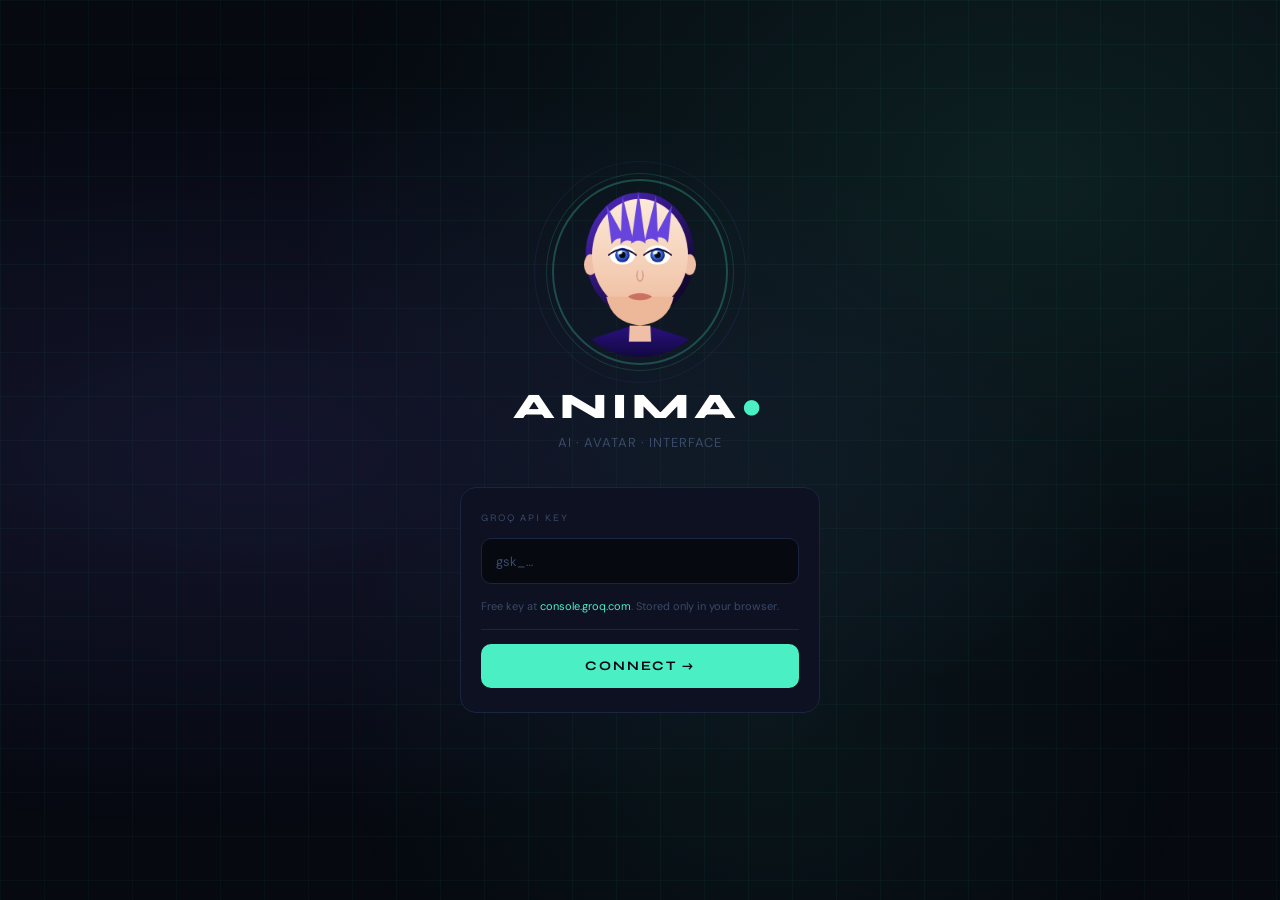
==== app.html @ ca9d6787 "Add initial HTML structure for ANIMA app" ====
<!DOCTYPE html>
<html lang="en">
<head>
  <meta charset="UTF-8"/>
  <meta name="viewport" content="width=device-width, initial-scale=1.0"/>
  <title>ANIMA — Connect</title>
  <link href="https://fonts.googleapis.com/css2?family=Syne:wght@400;700;800&family=DM+Sans:wght@300;400&display=swap" rel="stylesheet"/>
  <style>
    *, *::before, *::after { box-sizing: border-box; margin: 0; padding: 0; }

    :root {
      --bg: #060910;
      --surface: #0d1122;
      --border: #1a2540;
      --accent: #4af0c4;
      --accent2: #7b6fff;
      --text: #c8d8f0;
      --muted: #3a4a68;
    }

    html, body {
      height: 100%; width: 100%;
      background: var(--bg);
      color: var(--text);
      font-family: 'DM Sans', sans-serif;
      overflow: hidden;
    }

    /* animated mesh background */
    .mesh {
      position: fixed; inset: 0; z-index: 0;
      background:
        radial-gradient(ellipse at 20% 50%, rgba(123,111,255,0.12) 0%, transparent 60%),
        radial-gradient(ellipse at 80% 20%, rgba(74,240,196,0.10) 0%, transparent 50%),
        radial-gradient(ellipse at 60% 80%, rgba(74,240,196,0.06) 0%, transparent 40%);
      animation: meshMove 12s ease-in-out infinite alternate;
    }
    @keyframes meshMove {
      0%   { filter: hue-rotate(0deg); }
      100% { filter: hue-rotate(25deg); }
    }

    .grid {
      position: fixed; inset: 0; z-index: 0;
      background-image:
        linear-gradient(rgba(74,240,196,0.035) 1px, transparent 1px),
        linear-gradient(90deg, rgba(74,240,196,0.035) 1px, transparent 1px);
      background-size: 44px 44px;
    }

    /* page layout */
    .page {
      position: relative; z-index: 10;
      height: 100vh;
      display: flex;
      flex-direction: column;
      align-items: center;
      justify-content: center;
      padding: 32px 24px;
      gap: 0;
    }

    /* avatar preview */
    .avatar-preview {
      position: relative;
      margin-bottom: 28px;
    }
    .avatar-preview canvas {
      display: block;
      width: 160px;
      height: 170px;
      border-radius: 50%;
      outline: 2px solid rgba(74,240,196,0.25);
      outline-offset: 6px;
    }
    .avatar-ring {
      position: absolute;
      inset: -14px;
      border-radius: 50%;
      border: 1px solid rgba(74,240,196,0.15);
      animation: ringPulse 3s ease-in-out infinite;
    }
    .avatar-ring2 {
      position: absolute;
      inset: -26px;
      border-radius: 50%;
      border: 1px solid rgba(123,111,255,0.1);
      animation: ringPulse 3s ease-in-out infinite 1s;
    }
    @keyframes ringPulse {
      0%, 100% { opacity: 0.4; transform: scale(1); }
      50% { opacity: 1; transform: scale(1.04); }
    }

    /* text */
    .brand {
      font-family: 'Syne', sans-serif;
      font-size: 36px;
      font-weight: 800;
      letter-spacing: 0.14em;
      color: #fff;
      margin-bottom: 6px;
    }
    .brand span { color: var(--accent); }

    .tagline {
      font-size: 13px;
      color: var(--muted);
      letter-spacing: 0.08em;
      margin-bottom: 36px;
      text-align: center;
    }

    /* card */
    .card {
      width: 100%;
      max-width: 360px;
      background: var(--surface);
      border: 1px solid var(--border);
      border-radius: 16px;
      padding: 24px 20px;
      display: flex;
      flex-direction: column;
      gap: 14px;
    }

    .card-label {
      font-family: 'Syne', sans-serif;
      font-size: 10px;
      letter-spacing: 0.2em;
      color: var(--muted);
    }

    input[type="password"] {
      width: 100%;
      background: var(--bg);
      border: 1px solid var(--border);
      border-radius: 10px;
      padding: 13px 14px;
      color: var(--text);
      font-family: 'DM Sans', sans-serif;
      font-size: 14px;
      outline: none;
      transition: border-color 0.2s, box-shadow 0.2s;
      letter-spacing: 0.04em;
    }
    input:focus {
      border-color: var(--accent);
      box-shadow: 0 0 0 3px rgba(74,240,196,0.08);
    }
    input::placeholder { color: var(--muted); font-size: 13px; letter-spacing: 0; }
    input.error { border-color: #ff6b6b; }

    .hint {
      font-size: 11px;
      color: var(--muted);
      line-height: 1.5;
    }
    .hint a { color: var(--accent); text-decoration: none; }

    .connect-btn {
      width: 100%;
      padding: 14px;
      background: var(--accent);
      border: none;
      border-radius: 10px;
      color: #060910;
      font-family: 'Syne', sans-serif;
      font-size: 13px;
      font-weight: 700;
      letter-spacing: 0.15em;
      cursor: pointer;
      transition: all 0.2s;
    }
    .connect-btn:hover { background: #2de0aa; box-shadow: 0 0 24px rgba(74,240,196,0.35); }
    .connect-btn:active { transform: scale(0.98); }

    .error-msg {
      font-size: 12px;
      color: #ff6b6b;
      text-align: center;
      display: none;
    }

    .divider {
      height: 1px;
      background: var(--border);
    }
  </style>
</head>
<body>

<div class="mesh"></div>
<div class="grid"></div>

<div class="page">

  <div class="avatar-preview">
    <div class="avatar-ring2"></div>
    <div class="avatar-ring"></div>
    <canvas id="previewCanvas" width="200" height="212"></canvas>
  </div>

  <div class="brand">ANIMA<span>●</span></div>
  <p class="tagline">AI · AVATAR · INTERFACE</p>

  <div class="card">
    <span class="card-label">GROQ API KEY</span>
    <input type="password" id="keyInput" placeholder="gsk_…" autocomplete="off" autocorrect="off" spellcheck="false"/>
    <p class="hint">
      Free key at <a href="https://console.groq.com" target="_blank">console.groq.com</a>.
      Stored only in your browser.
    </p>
    <div class="divider"></div>
    <p class="error-msg" id="errMsg">Invalid key format. Must start with gsk_</p>
    <button class="connect-btn" onclick="connect()">CONNECT →</button>
  </div>

</div>

<script>
// ── Tiny preview avatar (idle only) ──
const pc = document.getElementById('previewCanvas');
const pctx = pc.getContext('2d');
const PW = pc.width, PH = pc.height;
let pt = 0;

function drawPreview() {
  pctx.clearRect(0, 0, PW, PH);
  const cx = PW / 2, cy = PH / 2 - 15 + Math.sin(pt * 0.018) * 2;

  // Body
  const bg = pctx.createLinearGradient(cx, cy+80, cx, cy+120);
  bg.addColorStop(0, '#2a1280'); bg.addColorStop(1, '#130840');
  pctx.fillStyle = bg;
  pctx.beginPath();
  pctx.moveTo(cx-16, cy+82);
  pctx.bezierCurveTo(cx-55,cy+95,cx-100,cy+108,cx-110,cy+120);
  pctx.lineTo(cx+110,cy+120); 
  pctx.bezierCurveTo(cx+100,cy+108,cx+55,cy+95,cx+16,cy+82);
  pctx.closePath(); pctx.fill();

  // Neck
  pctx.fillStyle='#f0bfa8';
  pctx.beginPath(); pctx.moveTo(cx-13,cy+80); pctx.lineTo(cx-14,cy+100);
  pctx.lineTo(cx+14,cy+100); pctx.lineTo(cx+13,cy+80); pctx.closePath(); pctx.fill();

  // Hair back
  const hg = pctx.createLinearGradient(cx-70,cy-90,cx+40,cy+40);
  hg.addColorStop(0,'#5533cc'); hg.addColorStop(0.4,'#3a1a90'); hg.addColorStop(1,'#120830');
  pctx.fillStyle=hg;
  pctx.beginPath(); pctx.ellipse(cx,cy-8,68,78,0,0,Math.PI*2); pctx.fill();

  // Ears
  pctx.fillStyle='#f0bfa8';
  [-62,62].forEach(dx => {
    pctx.beginPath(); pctx.ellipse(cx+dx,cy+4,8,13,0,0,Math.PI*2); pctx.fill();
  });

  // Face
  const fg = pctx.createLinearGradient(cx,cy-72,cx,cy+80);
  fg.addColorStop(0,'#fce8d8'); fg.addColorStop(0.5,'#f5d0b8'); fg.addColorStop(1,'#ecb898');
  pctx.fillStyle=fg;
  pctx.beginPath(); pctx.ellipse(cx,cy-8,60,70,0,0,Math.PI*2); pctx.fill();
  pctx.beginPath();
  pctx.moveTo(cx-42,cy+44); pctx.quadraticCurveTo(cx-36,cy+76,cx,cy+80);
  pctx.quadraticCurveTo(cx+36,cy+76,cx+42,cy+44);
  pctx.fillStyle='#edb89a'; pctx.fill();

  // Eyes (simple, with blink)
  const blinkY = Math.abs(Math.sin(pt * 0.04)) > 0.97 ? 1 : 0;
  [cx-22,cx+22].forEach(ex => {
    const ey = cy - 8;
    pctx.save();
    pctx.beginPath(); pctx.ellipse(ex,ey,16,12*(1-blinkY*0.9),0,0,Math.PI*2); pctx.clip();
    pctx.fillStyle='#fff'; pctx.fillRect(ex-16,ey-12,32,24);
    const ig = pctx.createRadialGradient(ex-2,ey-3,1,ex,ey,10);
    ig.addColorStop(0,'#c0eeff'); ig.addColorStop(0.35,'#5090ff');
    ig.addColorStop(0.75,'#1a3aaa'); ig.addColorStop(1,'#070f30');
    pctx.fillStyle=ig; pctx.beginPath(); pctx.arc(ex,ey,9,0,Math.PI*2); pctx.fill();
    pctx.fillStyle='#040810'; pctx.beginPath(); pctx.arc(ex,ey,4,0,Math.PI*2); pctx.fill();
    pctx.fillStyle='rgba(255,255,255,0.9)'; pctx.beginPath(); pctx.ellipse(ex-3,ey-3,3,2,-.4,0,Math.PI*2); pctx.fill();
    pctx.restore();
    // eyeliner
    pctx.strokeStyle='#18082a'; pctx.lineWidth=2; pctx.lineCap='round';
    pctx.beginPath(); pctx.moveTo(ex-17,ey); pctx.quadraticCurveTo(ex,ey-14,ex+17,ey); pctx.stroke();
  });

  // Eyebrows
  pctx.strokeStyle='#28086a'; pctx.lineWidth=2.5; pctx.lineCap='round';
  [[cx-22,-1],[cx+22,1]].forEach(([ex,d]) => {
    pctx.beginPath(); pctx.moveTo(ex-12,cy-30); pctx.quadraticCurveTo(ex,cy-36,ex+12,cy-28); pctx.stroke();
  });

  // Nose
  pctx.strokeStyle='#c8907a'; pctx.lineWidth=1.2;
  pctx.beginPath(); pctx.moveTo(cx-3,cy+12); pctx.quadraticCurveTo(cx-6,cy+22,cx,cy+25);
  pctx.quadraticCurveTo(cx+6,cy+22,cx+3,cy+12); pctx.stroke();

  // Mouth (slight smile)
  pctx.fillStyle='#cc7060';
  pctx.beginPath();
  pctx.moveTo(cx-15,cy+44); pctx.bezierCurveTo(cx-7,cy+38,cx+7,cy+38,cx+15,cy+44);
  pctx.bezierCurveTo(cx+7,cy+50,cx-7,cy+50,cx-15,cy+44); pctx.closePath(); pctx.fill();

  // Spiky hair front
  const sg = pctx.createLinearGradient(cx-40,cy-100,cx+30,cy-50);
  sg.addColorStop(0,'#6644dd'); sg.addColorStop(1,'#2a1270');
  pctx.fillStyle=sg;
  [{ox:-42,oy:-70,w:18,h:48,a:-.32},{ox:-22,oy:-82,w:17,h:60,a:-.1},
   {ox:-2,oy:-88,w:18,h:66,a:0},{ox:20,oy:-82,w:17,h:58,a:.1},{ox:40,oy:-70,w:18,h:46,a:.3}
  ].forEach(s=>{
    pctx.save(); pctx.translate(cx+s.ox,cy+s.oy); pctx.rotate(s.a);
    pctx.beginPath(); pctx.moveTo(0,0); pctx.lineTo(-s.w/2,s.h); pctx.quadraticCurveTo(0,s.h-8,s.w/2,s.h); pctx.closePath(); pctx.fill();
    pctx.restore();
  });

  pt++;
  requestAnimationFrame(drawPreview);
}
drawPreview();

// ── Key validation ──
function connect() {
  const key = document.getElementById('keyInput').value.trim();
  const inp = document.getElementById('keyInput');
  const err = document.getElementById('errMsg');

  if (!key.startsWith('gsk_') || key.length < 20) {
    inp.classList.add('error');
    err.style.display = 'block';
    return;
  }
  inp.classList.remove('error');
  err.style.display = 'none';
  localStorage.setItem('anima_groq_key', key);
  window.location.href = 'app.html';
}

document.getElementById('keyInput').addEventListener('keydown', e => {
  if (e.key === 'Enter') connect();
});

// If key already set, go straight to app
if (localStorage.getItem('anima_groq_key')) {
  window.location.href = 'app.html';
}
</script>
</body>
</html>
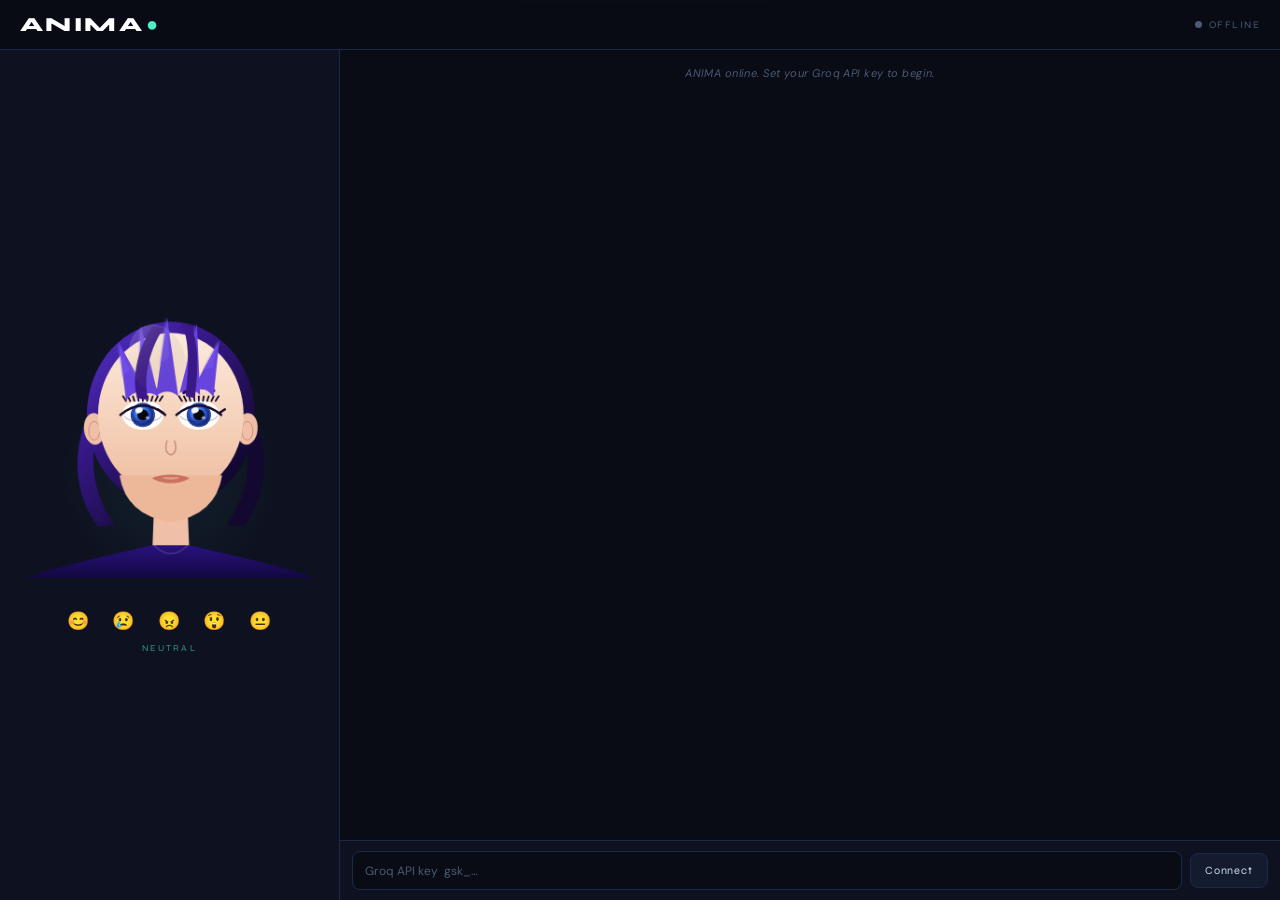
==== commit 34469c88: "Add files via upload" ====
--- a/app.html
+++ b/app.html
@@ -3,7 +3,7 @@
 <head>
   <meta charset="UTF-8"/>
   <meta name="viewport" content="width=device-width, initial-scale=1.0"/>
-  <title>ANIMA — Connect</title>
+  <title>ANIMA — Chat</title>
   <link href="https://fonts.googleapis.com/css2?family=Syne:wght@400;700;800&family=DM+Sans:wght@300;400&display=swap" rel="stylesheet"/>
   <style>
     *, *::before, *::after { box-sizing: border-box; margin: 0; padding: 0; }
@@ -11,340 +11,267 @@
     :root {
       --bg: #060910;
       --surface: #0d1122;
+      --surface2: #121828;
       --border: #1a2540;
       --accent: #4af0c4;
       --accent2: #7b6fff;
       --text: #c8d8f0;
       --muted: #3a4a68;
+      --font-d: 'Syne', sans-serif;
+      --font-b: 'DM Sans', sans-serif;
     }
 
     html, body {
       height: 100%; width: 100%;
       background: var(--bg);
       color: var(--text);
-      font-family: 'DM Sans', sans-serif;
+      font-family: var(--font-b);
+      font-size: 14px;
       overflow: hidden;
-    }
-
-    /* animated mesh background */
-    .mesh {
-      position: fixed; inset: 0; z-index: 0;
-      background:
-        radial-gradient(ellipse at 20% 50%, rgba(123,111,255,0.12) 0%, transparent 60%),
-        radial-gradient(ellipse at 80% 20%, rgba(74,240,196,0.10) 0%, transparent 50%),
-        radial-gradient(ellipse at 60% 80%, rgba(74,240,196,0.06) 0%, transparent 40%);
-      animation: meshMove 12s ease-in-out infinite alternate;
-    }
-    @keyframes meshMove {
-      0%   { filter: hue-rotate(0deg); }
-      100% { filter: hue-rotate(25deg); }
     }
 
     .grid {
       position: fixed; inset: 0; z-index: 0;
       background-image:
-        linear-gradient(rgba(74,240,196,0.035) 1px, transparent 1px),
-        linear-gradient(90deg, rgba(74,240,196,0.035) 1px, transparent 1px);
+        linear-gradient(rgba(74,240,196,0.03) 1px, transparent 1px),
+        linear-gradient(90deg, rgba(74,240,196,0.03) 1px, transparent 1px);
       background-size: 44px 44px;
-    }
-
-    /* page layout */
-    .page {
+      pointer-events: none;
+    }
+
+    /* ── HEADER ── */
+    header {
+      position: relative; z-index: 20;
+      display: flex; align-items: center; justify-content: space-between;
+      height: 48px; padding: 0 16px;
+      background: rgba(6,9,16,0.96);
+      border-bottom: 1px solid var(--border);
+      backdrop-filter: blur(10px);
+      flex-shrink: 0;
+    }
+    .logo { font-family: var(--font-d); font-size: 18px; font-weight: 800; letter-spacing: .14em; color:#fff; }
+    .logo span { color: var(--accent); }
+
+    .header-right { display: flex; align-items: center; gap: 10px; }
+
+    .status {
+      display: flex; align-items: center; gap: 6px;
+      font-family: var(--font-d); font-size: 9px; letter-spacing: .18em; color: var(--muted);
+    }
+    .sdot {
+      width: 6px; height: 6px; border-radius: 50%; background: var(--muted);
+      transition: background .4s, box-shadow .4s;
+    }
+    .sdot.online  { background: var(--accent); box-shadow: 0 0 7px var(--accent); }
+    .sdot.thinking { background: var(--accent2); box-shadow: 0 0 7px var(--accent2); animation: blink .5s infinite; }
+    @keyframes blink { 50% { opacity:.15; } }
+    @keyframes pulse { 0%,100%{opacity:1;} 50%{opacity:.2;} }
+    .logo span { animation: pulse 2s ease-in-out infinite; }
+
+    .disconnect-btn {
+      font-family: var(--font-d); font-size: 9px; letter-spacing: .12em;
+      color: var(--muted); background: none; border: 1px solid var(--border);
+      border-radius: 6px; padding: 4px 9px; cursor: pointer; transition: all .2s;
+    }
+    .disconnect-btn:hover { color: #ff6b6b; border-color: #ff6b6b; }
+
+    /* ── APP BODY ── */
+    .app {
       position: relative; z-index: 10;
-      height: 100vh;
-      display: flex;
-      flex-direction: column;
-      align-items: center;
-      justify-content: center;
-      padding: 32px 24px;
-      gap: 0;
-    }
-
-    /* avatar preview */
-    .avatar-preview {
+      display: flex; flex-direction: column;
+      height: calc(100dvh - 48px);
+    }
+
+    /* ── AVATAR PANEL ── */
+    .avatar-panel {
+      flex-shrink: 0;
+      display: flex; flex-direction: column; align-items: center;
+      background: var(--surface);
+      border-bottom: 1px solid var(--border);
+      padding: 12px 0 8px;
+      gap: 6px;
       position: relative;
-      margin-bottom: 28px;
-    }
-    .avatar-preview canvas {
+      overflow: hidden;
+    }
+
+    .avatar-glow {
+      position: absolute; inset: 0;
+      background: radial-gradient(ellipse at 50% 60%, rgba(74,240,196,0.07) 0%, transparent 65%);
+      pointer-events: none;
+      animation: glowPulse 4s ease-in-out infinite;
+    }
+    @keyframes glowPulse { 0%,100%{opacity:.7;} 50%{opacity:1;} }
+
+    #avatarCanvas {
       display: block;
-      width: 160px;
-      height: 170px;
-      border-radius: 50%;
-      outline: 2px solid rgba(74,240,196,0.25);
-      outline-offset: 6px;
-    }
-    .avatar-ring {
-      position: absolute;
-      inset: -14px;
-      border-radius: 50%;
-      border: 1px solid rgba(74,240,196,0.15);
-      animation: ringPulse 3s ease-in-out infinite;
-    }
-    .avatar-ring2 {
-      position: absolute;
-      inset: -26px;
-      border-radius: 50%;
-      border: 1px solid rgba(123,111,255,0.1);
-      animation: ringPulse 3s ease-in-out infinite 1s;
-    }
-    @keyframes ringPulse {
-      0%, 100% { opacity: 0.4; transform: scale(1); }
-      50% { opacity: 1; transform: scale(1.04); }
-    }
-
-    /* text */
-    .brand {
-      font-family: 'Syne', sans-serif;
-      font-size: 36px;
-      font-weight: 800;
-      letter-spacing: 0.14em;
-      color: #fff;
-      margin-bottom: 6px;
-    }
-    .brand span { color: var(--accent); }
-
-    .tagline {
-      font-size: 13px;
-      color: var(--muted);
-      letter-spacing: 0.08em;
-      margin-bottom: 36px;
-      text-align: center;
-    }
-
-    /* card */
-    .card {
-      width: 100%;
-      max-width: 360px;
+      width: 180px; height: 192px;
+      position: relative; z-index: 2;
+    }
+
+    .expr-strip {
+      display: flex; gap: 2px; z-index: 3;
+    }
+    .expr-btn {
+      font-size: 20px; padding: 5px 7px;
+      background: none; border: 1px solid transparent;
+      border-radius: 8px; cursor: pointer;
+      transition: transform .15s, background .15s;
+      line-height: 1;
+    }
+    .expr-btn:active { transform: scale(1.3); background: var(--surface2); border-color: var(--border); }
+
+    .expr-label {
+      font-family: var(--font-d); font-size: 8px; letter-spacing: .25em;
+      color: var(--accent); opacity: .55; z-index: 3;
+    }
+
+    /* ── CHAT ── */
+    .chat-panel {
+      display: flex; flex-direction: column;
+      flex: 1; min-height: 0;
+      background: var(--bg);
+    }
+
+    .chat-history {
+      flex: 1; overflow-y: auto;
+      padding: 14px 14px 6px;
+      display: flex; flex-direction: column; gap: 10px;
+      -webkit-overflow-scrolling: touch;
+      scrollbar-width: thin; scrollbar-color: var(--border) transparent;
+    }
+
+    .msg { display: flex; flex-direction: column; gap: 3px; animation: fadeUp .22s ease; }
+    @keyframes fadeUp { from{opacity:0;transform:translateY(5px);} to{opacity:1;transform:translateY(0);} }
+
+    .bubble {
+      padding: 9px 13px; border-radius: 12px;
+      line-height: 1.55; max-width: 86%; font-size: 13px;
+    }
+
+    .msg.user  { align-items: flex-end; }
+    .msg.user .bubble  { background: var(--surface2); border: 1px solid var(--border); border-bottom-right-radius: 3px; }
+
+    .msg.ai    { align-items: flex-start; }
+    .msg.ai .bubble {
+      background: linear-gradient(135deg, rgba(74,240,196,0.09), rgba(123,111,255,0.07));
+      border: 1px solid rgba(74,240,196,0.2);
+      border-bottom-left-radius: 3px; color: #e8f4ff;
+    }
+
+    .msg.sys { align-items: center; }
+    .msg.sys span { font-size: 11px; color: var(--muted); font-style: italic; text-align: center; }
+
+    .mlabel { font-family: var(--font-d); font-size: 9px; letter-spacing: .18em; color: var(--muted); padding: 0 4px; }
+
+    /* thinking dots */
+    .dots span { display:inline-block; animation: dot 1.2s infinite; font-size:18px; }
+    .dots span:nth-child(2){animation-delay:.2s;} .dots span:nth-child(3){animation-delay:.4s;}
+    @keyframes dot{0%,80%,100%{opacity:.2;transform:translateY(0);}40%{opacity:1;transform:translateY(-4px);}}
+
+    /* ── INPUT BAR ── */
+    .input-bar {
+      display: flex; align-items: center; gap: 7px;
+      padding: 9px 12px;
+      border-top: 1px solid var(--border);
       background: var(--surface);
-      border: 1px solid var(--border);
-      border-radius: 16px;
-      padding: 24px 20px;
-      display: flex;
-      flex-direction: column;
-      gap: 14px;
-    }
-
-    .card-label {
-      font-family: 'Syne', sans-serif;
-      font-size: 10px;
-      letter-spacing: 0.2em;
-      color: var(--muted);
-    }
-
-    input[type="password"] {
-      width: 100%;
-      background: var(--bg);
-      border: 1px solid var(--border);
-      border-radius: 10px;
-      padding: 13px 14px;
-      color: var(--text);
-      font-family: 'DM Sans', sans-serif;
-      font-size: 14px;
-      outline: none;
-      transition: border-color 0.2s, box-shadow 0.2s;
-      letter-spacing: 0.04em;
-    }
-    input:focus {
-      border-color: var(--accent);
-      box-shadow: 0 0 0 3px rgba(74,240,196,0.08);
-    }
-    input::placeholder { color: var(--muted); font-size: 13px; letter-spacing: 0; }
-    input.error { border-color: #ff6b6b; }
-
-    .hint {
-      font-size: 11px;
-      color: var(--muted);
-      line-height: 1.5;
-    }
-    .hint a { color: var(--accent); text-decoration: none; }
-
-    .connect-btn {
-      width: 100%;
-      padding: 14px;
-      background: var(--accent);
-      border: none;
-      border-radius: 10px;
-      color: #060910;
-      font-family: 'Syne', sans-serif;
-      font-size: 13px;
-      font-weight: 700;
-      letter-spacing: 0.15em;
-      cursor: pointer;
-      transition: all 0.2s;
-    }
-    .connect-btn:hover { background: #2de0aa; box-shadow: 0 0 24px rgba(74,240,196,0.35); }
-    .connect-btn:active { transform: scale(0.98); }
-
-    .error-msg {
-      font-size: 12px;
-      color: #ff6b6b;
-      text-align: center;
-      display: none;
-    }
-
-    .divider {
-      height: 1px;
-      background: var(--border);
+      flex-shrink: 0;
+    }
+
+    input[type="text"] {
+      flex: 1; min-width: 0;
+      background: var(--bg); border: 1px solid var(--border);
+      border-radius: 10px; padding: 10px 12px;
+      color: var(--text); font-family: var(--font-b); font-size: 13px;
+      outline: none; transition: border-color .2s;
+    }
+    input:focus { border-color: var(--accent); }
+    input::placeholder { color: var(--muted); }
+
+    .send-btn {
+      background: var(--accent); border: none; border-radius: 10px;
+      color: #060910; font-size: 16px; font-weight: 700;
+      width: 42px; height: 42px; cursor: pointer; flex-shrink: 0;
+      display: flex; align-items: center; justify-content: center;
+      transition: all .2s;
+    }
+    .send-btn:active { background: #2de0aa; transform: scale(.96); }
+    .send-btn:disabled { opacity: .4; cursor: default; }
+
+    .mute-btn {
+      background: none; border: 1px solid var(--border); border-radius: 10px;
+      font-size: 16px; width: 42px; height: 42px; cursor: pointer; flex-shrink: 0;
+      display: flex; align-items: center; justify-content: center;
+      transition: border-color .2s;
+    }
+    .mute-btn:hover { border-color: var(--accent); }
+
+    /* ── DESKTOP ── */
+    @media (min-width: 700px) {
+      .app { flex-direction: row; }
+      .avatar-panel {
+        width: 300px; flex-shrink: 0;
+        border-bottom: none; border-right: 1px solid var(--border);
+        justify-content: center;
+      }
+      #avatarCanvas { width: 240px; height: 256px; }
     }
   </style>
 </head>
 <body>
-
-<div class="mesh"></div>
 <div class="grid"></div>
 
-<div class="page">
-
-  <div class="avatar-preview">
-    <div class="avatar-ring2"></div>
-    <div class="avatar-ring"></div>
-    <canvas id="previewCanvas" width="200" height="212"></canvas>
+<header>
+  <div class="logo">ANIMA<span>●</span></div>
+  <div class="header-right">
+    <div class="status">
+      <span class="sdot" id="sdot"></span>
+      <span id="stext">OFFLINE</span>
+    </div>
+    <button class="disconnect-btn" onclick="disconnect()">✕ KEY</button>
   </div>
-
-  <div class="brand">ANIMA<span>●</span></div>
-  <p class="tagline">AI · AVATAR · INTERFACE</p>
-
-  <div class="card">
-    <span class="card-label">GROQ API KEY</span>
-    <input type="password" id="keyInput" placeholder="gsk_…" autocomplete="off" autocorrect="off" spellcheck="false"/>
-    <p class="hint">
-      Free key at <a href="https://console.groq.com" target="_blank">console.groq.com</a>.
-      Stored only in your browser.
-    </p>
-    <div class="divider"></div>
-    <p class="error-msg" id="errMsg">Invalid key format. Must start with gsk_</p>
-    <button class="connect-btn" onclick="connect()">CONNECT →</button>
+</header>
+
+<div class="app">
+  <div class="avatar-panel">
+    <div class="avatar-glow"></div>
+    <canvas id="avatarCanvas" width="300" height="320"></canvas>
+    <div class="expr-strip">
+      <button class="expr-btn" onclick="setExpression('happy')"    title="Happy">😊</button>
+      <button class="expr-btn" onclick="setExpression('sad')"      title="Sad">😢</button>
+      <button class="expr-btn" onclick="setExpression('angry')"    title="Angry">😠</button>
+      <button class="expr-btn" onclick="setExpression('surprised')" title="Surprised">😲</button>
+      <button class="expr-btn" onclick="setExpression('neutral')"  title="Neutral">😐</button>
+    </div>
+    <div class="expr-label" id="exprLabel">NEUTRAL</div>
   </div>
 
+  <div class="chat-panel">
+    <div class="chat-history" id="chatHistory">
+      <div class="msg sys"><span>ANIMA is ready. Say something!</span></div>
+    </div>
+    <div class="input-bar">
+      <input type="text" id="userInput" placeholder="Say something…"
+             onkeydown="if(event.key==='Enter')sendMessage()"/>
+      <button class="send-btn" id="sendBtn" onclick="sendMessage()">▶</button>
+      <button class="mute-btn" id="muteBtn" onclick="toggleMute()">🔊</button>
+    </div>
+  </div>
 </div>
 
+<script src="avatar.js"></script>
+<script src="ai.js"></script>
 <script>
-// ── Tiny preview avatar (idle only) ──
-const pc = document.getElementById('previewCanvas');
-const pctx = pc.getContext('2d');
-const PW = pc.width, PH = pc.height;
-let pt = 0;
-
-function drawPreview() {
-  pctx.clearRect(0, 0, PW, PH);
-  const cx = PW / 2, cy = PH / 2 - 15 + Math.sin(pt * 0.018) * 2;
-
-  // Body
-  const bg = pctx.createLinearGradient(cx, cy+80, cx, cy+120);
-  bg.addColorStop(0, '#2a1280'); bg.addColorStop(1, '#130840');
-  pctx.fillStyle = bg;
-  pctx.beginPath();
-  pctx.moveTo(cx-16, cy+82);
-  pctx.bezierCurveTo(cx-55,cy+95,cx-100,cy+108,cx-110,cy+120);
-  pctx.lineTo(cx+110,cy+120); 
-  pctx.bezierCurveTo(cx+100,cy+108,cx+55,cy+95,cx+16,cy+82);
-  pctx.closePath(); pctx.fill();
-
-  // Neck
-  pctx.fillStyle='#f0bfa8';
-  pctx.beginPath(); pctx.moveTo(cx-13,cy+80); pctx.lineTo(cx-14,cy+100);
-  pctx.lineTo(cx+14,cy+100); pctx.lineTo(cx+13,cy+80); pctx.closePath(); pctx.fill();
-
-  // Hair back
-  const hg = pctx.createLinearGradient(cx-70,cy-90,cx+40,cy+40);
-  hg.addColorStop(0,'#5533cc'); hg.addColorStop(0.4,'#3a1a90'); hg.addColorStop(1,'#120830');
-  pctx.fillStyle=hg;
-  pctx.beginPath(); pctx.ellipse(cx,cy-8,68,78,0,0,Math.PI*2); pctx.fill();
-
-  // Ears
-  pctx.fillStyle='#f0bfa8';
-  [-62,62].forEach(dx => {
-    pctx.beginPath(); pctx.ellipse(cx+dx,cy+4,8,13,0,0,Math.PI*2); pctx.fill();
-  });
-
-  // Face
-  const fg = pctx.createLinearGradient(cx,cy-72,cx,cy+80);
-  fg.addColorStop(0,'#fce8d8'); fg.addColorStop(0.5,'#f5d0b8'); fg.addColorStop(1,'#ecb898');
-  pctx.fillStyle=fg;
-  pctx.beginPath(); pctx.ellipse(cx,cy-8,60,70,0,0,Math.PI*2); pctx.fill();
-  pctx.beginPath();
-  pctx.moveTo(cx-42,cy+44); pctx.quadraticCurveTo(cx-36,cy+76,cx,cy+80);
-  pctx.quadraticCurveTo(cx+36,cy+76,cx+42,cy+44);
-  pctx.fillStyle='#edb89a'; pctx.fill();
-
-  // Eyes (simple, with blink)
-  const blinkY = Math.abs(Math.sin(pt * 0.04)) > 0.97 ? 1 : 0;
-  [cx-22,cx+22].forEach(ex => {
-    const ey = cy - 8;
-    pctx.save();
-    pctx.beginPath(); pctx.ellipse(ex,ey,16,12*(1-blinkY*0.9),0,0,Math.PI*2); pctx.clip();
-    pctx.fillStyle='#fff'; pctx.fillRect(ex-16,ey-12,32,24);
-    const ig = pctx.createRadialGradient(ex-2,ey-3,1,ex,ey,10);
-    ig.addColorStop(0,'#c0eeff'); ig.addColorStop(0.35,'#5090ff');
-    ig.addColorStop(0.75,'#1a3aaa'); ig.addColorStop(1,'#070f30');
-    pctx.fillStyle=ig; pctx.beginPath(); pctx.arc(ex,ey,9,0,Math.PI*2); pctx.fill();
-    pctx.fillStyle='#040810'; pctx.beginPath(); pctx.arc(ex,ey,4,0,Math.PI*2); pctx.fill();
-    pctx.fillStyle='rgba(255,255,255,0.9)'; pctx.beginPath(); pctx.ellipse(ex-3,ey-3,3,2,-.4,0,Math.PI*2); pctx.fill();
-    pctx.restore();
-    // eyeliner
-    pctx.strokeStyle='#18082a'; pctx.lineWidth=2; pctx.lineCap='round';
-    pctx.beginPath(); pctx.moveTo(ex-17,ey); pctx.quadraticCurveTo(ex,ey-14,ex+17,ey); pctx.stroke();
-  });
-
-  // Eyebrows
-  pctx.strokeStyle='#28086a'; pctx.lineWidth=2.5; pctx.lineCap='round';
-  [[cx-22,-1],[cx+22,1]].forEach(([ex,d]) => {
-    pctx.beginPath(); pctx.moveTo(ex-12,cy-30); pctx.quadraticCurveTo(ex,cy-36,ex+12,cy-28); pctx.stroke();
-  });
-
-  // Nose
-  pctx.strokeStyle='#c8907a'; pctx.lineWidth=1.2;
-  pctx.beginPath(); pctx.moveTo(cx-3,cy+12); pctx.quadraticCurveTo(cx-6,cy+22,cx,cy+25);
-  pctx.quadraticCurveTo(cx+6,cy+22,cx+3,cy+12); pctx.stroke();
-
-  // Mouth (slight smile)
-  pctx.fillStyle='#cc7060';
-  pctx.beginPath();
-  pctx.moveTo(cx-15,cy+44); pctx.bezierCurveTo(cx-7,cy+38,cx+7,cy+38,cx+15,cy+44);
-  pctx.bezierCurveTo(cx+7,cy+50,cx-7,cy+50,cx-15,cy+44); pctx.closePath(); pctx.fill();
-
-  // Spiky hair front
-  const sg = pctx.createLinearGradient(cx-40,cy-100,cx+30,cy-50);
-  sg.addColorStop(0,'#6644dd'); sg.addColorStop(1,'#2a1270');
-  pctx.fillStyle=sg;
-  [{ox:-42,oy:-70,w:18,h:48,a:-.32},{ox:-22,oy:-82,w:17,h:60,a:-.1},
-   {ox:-2,oy:-88,w:18,h:66,a:0},{ox:20,oy:-82,w:17,h:58,a:.1},{ox:40,oy:-70,w:18,h:46,a:.3}
-  ].forEach(s=>{
-    pctx.save(); pctx.translate(cx+s.ox,cy+s.oy); pctx.rotate(s.a);
-    pctx.beginPath(); pctx.moveTo(0,0); pctx.lineTo(-s.w/2,s.h); pctx.quadraticCurveTo(0,s.h-8,s.w/2,s.h); pctx.closePath(); pctx.fill();
-    pctx.restore();
-  });
-
-  pt++;
-  requestAnimationFrame(drawPreview);
-}
-drawPreview();
-
-// ── Key validation ──
-function connect() {
-  const key = document.getElementById('keyInput').value.trim();
-  const inp = document.getElementById('keyInput');
-  const err = document.getElementById('errMsg');
-
-  if (!key.startsWith('gsk_') || key.length < 20) {
-    inp.classList.add('error');
-    err.style.display = 'block';
-    return;
+  // Redirect to index if no key
+  if (!localStorage.getItem('anima_groq_key')) {
+    window.location.href = 'index.html';
   }
-  inp.classList.remove('error');
-  err.style.display = 'none';
-  localStorage.setItem('anima_groq_key', key);
-  window.location.href = 'app.html';
-}
-
-document.getElementById('keyInput').addEventListener('keydown', e => {
-  if (e.key === 'Enter') connect();
-});
-
-// If key already set, go straight to app
-if (localStorage.getItem('anima_groq_key')) {
-  window.location.href = 'app.html';
-}
+
+  function disconnect() {
+    if (confirm('Remove API key and return to login?')) {
+      localStorage.removeItem('anima_groq_key');
+      window.location.href = 'index.html';
+    }
+  }
 </script>
 </body>
 </html>
